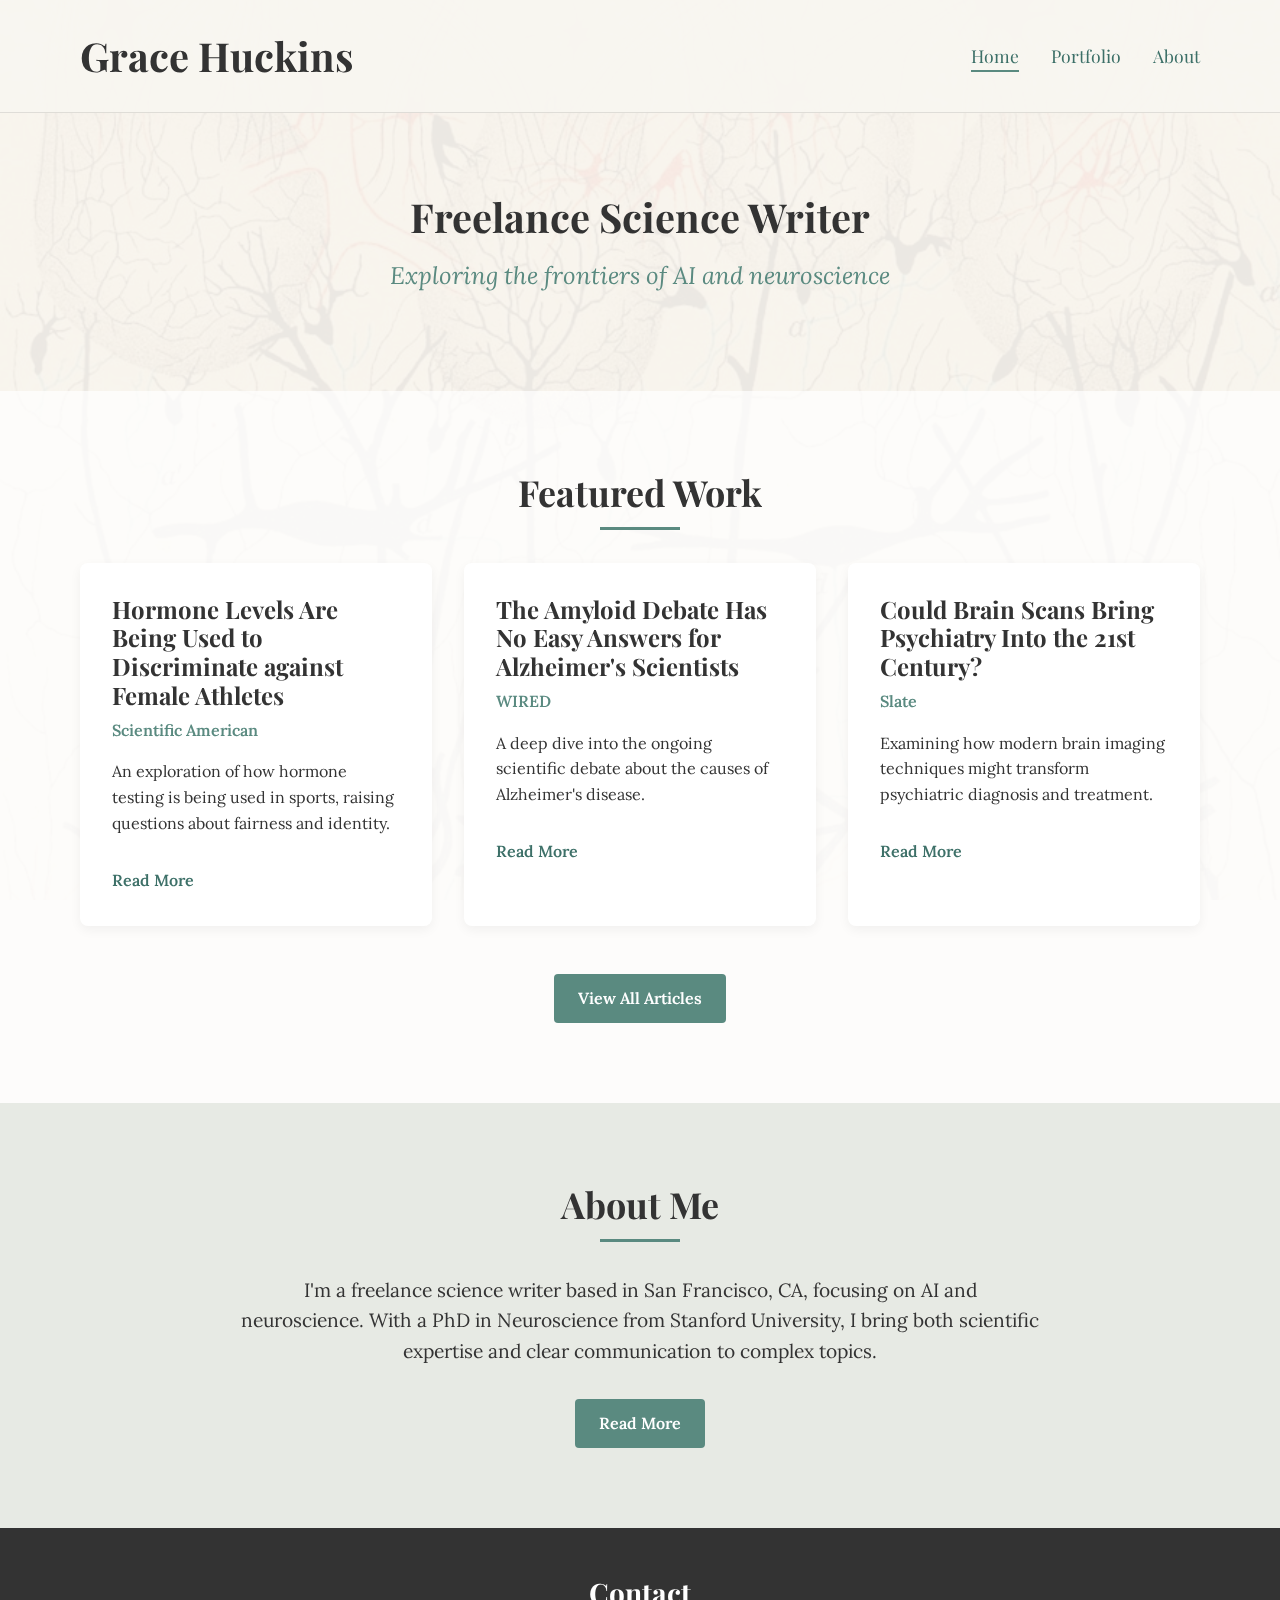
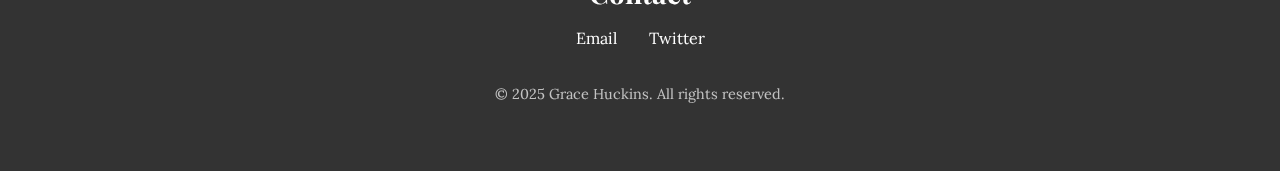
==== index.html @ 4da4e4a5 "Initial website commit" ====
<!DOCTYPE html>
<html lang="en">
<head>
    <meta charset="UTF-8">
    <meta name="viewport" content="width=device-width, initial-scale=1.0">
    <title>Grace Huckins | Science Writer</title>
    <link rel="stylesheet" href="css/styles.css">
    <link rel="preconnect" href="https://fonts.googleapis.com">
    <link rel="preconnect" href="https://fonts.gstatic.com" crossorigin>
    <link href="https://fonts.googleapis.com/css2?family=Playfair+Display:ital,wght@0,400;0,700;1,400&family=Lora:ital,wght@0,400;0,600;1,400&display=swap" rel="stylesheet">
</head>
<body>
    <div class="background-pattern"></div>
    <header>
        <div class="container">
            <h1 class="site-title">Grace Huckins</h1>
            <nav>
                <ul>
                    <li><a href="index.html" class="active">Home</a></li>
                    <li><a href="portfolio.html">Portfolio</a></li>
                    <li><a href="about.html">About</a></li>
                </ul>
            </nav>
        </div>
    </header>

    <main>
        <section class="hero">
            <div class="container">
                <h2 class="tagline">Freelance Science Writer</h2>
                <p class="subtitle">Exploring the frontiers of AI and neuroscience</p>
            </div>
        </section>

        <section class="featured-work">
            <div class="container">
                <h2 class="section-title">Featured Work</h2>
                <div class="articles-grid">
                    <article class="featured-article">
                        <h3 class="article-title">Hormone Levels Are Being Used to Discriminate against Female Athletes</h3>
                        <p class="publication">Scientific American</p>
                        <p class="excerpt">An exploration of how hormone testing is being used in sports, raising questions about fairness and identity.</p>
                        <a href="https://www.scientificamerican.com/article/hormone-levels-are-being-used-to-discriminate-against-female-athletes/" class="read-more" target="_blank">Read More</a>
                    </article>
                    
                    <article class="featured-article">
                        <h3 class="article-title">The Amyloid Debate Has No Easy Answers for Alzheimer's Scientists</h3>
                        <p class="publication">WIRED</p>
                        <p class="excerpt">A deep dive into the ongoing scientific debate about the causes of Alzheimer's disease.</p>
                        <a href="https://www.wired.com/story/the-amyloid-debate-has-no-easy-answers-for-alzheimers-scientists/" class="read-more" target="_blank">Read More</a>
                    </article>
                    
                    <article class="featured-article">
                        <h3 class="article-title">Could Brain Scans Bring Psychiatry Into the 21st Century?</h3>
                        <p class="publication">Slate</p>
                        <p class="excerpt">Examining how modern brain imaging techniques might transform psychiatric diagnosis and treatment.</p>
                        <a href="https://slate.com/technology/2022/09/brain-scans-psychiatry-21st-century.html" class="read-more" target="_blank">Read More</a>
                    </article>
                </div>
                
                <div class="view-all">
                    <a href="portfolio.html" class="btn">View All Articles</a>
                </div>
            </div>
        </section>

        <section class="bio-preview">
            <div class="container">
                <div class="bio-content">
                    <h2 class="section-title">About Me</h2>
                    <p>I'm a freelance science writer based in San Francisco, CA, focusing on AI and neuroscience. With a PhD in Neuroscience from Stanford University, I bring both scientific expertise and clear communication to complex topics.</p>
                    <a href="about.html" class="btn">Read More</a>
                </div>
            </div>
        </section>
    </main>

    <footer>
        <div class="container">
            <div class="contact">
                <h3>Contact</h3>
                <ul>
                    <li><a href="mailto:contact@gracehuckins.com">Email</a></li>
                    <li><a href="https://twitter.com/username" target="_blank">Twitter</a></li>
                </ul>
            </div>
            <p class="copyright">&copy; 2025 Grace Huckins. All rights reserved.</p>
        </div>
    </footer>
</body>
</html>
---- css/styles.css ----
/* Base Variables */
:root {
    --color-background: #f8f5f0;
    --color-text: #333333;
    --color-accent: #5a8a80;
    --color-accent-light: #a3c2bb;
    --color-link: #3d7068;
    --color-link-hover: #2a4f49;
    --font-heading: 'Playfair Display', Georgia, serif;
    --font-body: 'Lora', 'Times New Roman', serif;
    --spacing-unit: 1rem;
    --container-width: 1200px;
    --transition-speed: 0.3s;
}

/* Reset and Base Styles */
* {
    margin: 0;
    padding: 0;
    box-sizing: border-box;
}

html {
    font-size: 16px;
    scroll-behavior: smooth;
}

body {
    font-family: var(--font-body);
    line-height: 1.6;
    color: var(--color-text);
    background-color: var(--color-background);
    position: relative;
}

.background-pattern {
    position: fixed;
    top: 0;
    left: 0;
    width: 100%;
    height: 100%;
    background-image: url('../img/cajal_neurons.jpeg');
    background-size: cover;
    background-position: center;
    opacity: 0.05;
    z-index: -1;
}

.container {
    width: 90%;
    max-width: var(--container-width);
    margin: 0 auto;
    padding: 0 var(--spacing-unit);
}

/* Typography */
h1, h2, h3, h4, h5, h6 {
    font-family: var(--font-heading);
    font-weight: 700;
    line-height: 1.2;
    margin-bottom: var(--spacing-unit);
}

h1 {
    font-size: 3rem;
}

h2 {
    font-size: 2.25rem;
}

h3 {
    font-size: 1.75rem;
}

p {
    margin-bottom: var(--spacing-unit);
}

a {
    color: var(--color-link);
    text-decoration: none;
    transition: color var(--transition-speed) ease;
}

a:hover {
    color: var(--color-link-hover);
}

.btn {
    display: inline-block;
    padding: 0.75rem 1.5rem;
    background-color: var(--color-accent);
    color: white;
    border-radius: 4px;
    font-weight: 600;
    transition: background-color var(--transition-speed) ease;
}

.btn:hover {
    background-color: var(--color-link-hover);
    color: white;
}

/* Header */
header {
    padding: 2rem 0;
    position: sticky;
    top: 0;
    background-color: rgba(248, 245, 240, 0.95);
    z-index: 100;
    border-bottom: 1px solid rgba(0, 0, 0, 0.1);
}

header .container {
    display: flex;
    justify-content: space-between;
    align-items: center;
}

.site-title {
    font-size: 2.5rem;
    margin-bottom: 0;
}

nav ul {
    display: flex;
    list-style: none;
}

nav li {
    margin-left: 2rem;
}

nav a {
    font-family: var(--font-heading);
    font-size: 1.1rem;
    position: relative;
}

nav a::after {
    content: '';
    position: absolute;
    bottom: -5px;
    left: 0;
    width: 0;
    height: 2px;
    background-color: var(--color-accent);
    transition: width var(--transition-speed) ease;
}

nav a:hover::after,
nav a.active::after {
    width: 100%;
}

/* Hero Section */
.hero {
    padding: 5rem 0;
    text-align: center;
}

.tagline {
    font-size: 2.5rem;
    margin-bottom: 1rem;
}

.subtitle {
    font-size: 1.5rem;
    color: var(--color-accent);
    font-style: italic;
}

/* Featured Work Section */
.featured-work {
    padding: 5rem 0;
    background-color: rgba(255, 255, 255, 0.7);
}

.section-title {
    text-align: center;
    margin-bottom: 3rem;
    position: relative;
}

.section-title::after {
    content: '';
    position: absolute;
    bottom: -15px;
    left: 50%;
    transform: translateX(-50%);
    width: 80px;
    height: 3px;
    background-color: var(--color-accent);
}

.articles-grid {
    display: grid;
    grid-template-columns: repeat(auto-fill, minmax(300px, 1fr));
    gap: 2rem;
    margin-bottom: 3rem;
}

.featured-article {
    background-color: white;
    border-radius: 8px;
    overflow: hidden;
    box-shadow: 0 4px 12px rgba(0, 0, 0, 0.05);
    padding: 2rem;
    transition: transform var(--transition-speed) ease, box-shadow var(--transition-speed) ease;
}

.featured-article:hover {
    transform: translateY(-5px);
    box-shadow: 0 8px 24px rgba(0, 0, 0, 0.1);
}

.article-title {
    font-size: 1.5rem;
    margin-bottom: 0.5rem;
}

.publication {
    color: var(--color-accent);
    font-weight: 600;
    margin-bottom: 1rem;
}

.read-more {
    display: inline-block;
    margin-top: 1rem;
    font-weight: 600;
}

.view-all {
    text-align: center;
    margin-top: 2rem;
}

/* Bio Preview Section */
.bio-preview {
    padding: 5rem 0;
    background-color: rgba(90, 138, 128, 0.1);
}

.bio-content {
    max-width: 800px;
    margin: 0 auto;
    text-align: center;
}

.bio-content p {
    font-size: 1.2rem;
    margin-bottom: 2rem;
}

/* Footer */
footer {
    background-color: #333;
    color: white;
    padding: 3rem 0;
}

footer .container {
    display: flex;
    flex-direction: column;
    align-items: center;
}

.contact {
    margin-bottom: 2rem;
    text-align: center;
}

.contact h3 {
    margin-bottom: 1rem;
}

.contact ul {
    list-style: none;
    display: flex;
    justify-content: center;
}

.contact li {
    margin: 0 1rem;
}

.contact a {
    color: white;
}

.contact a:hover {
    color: var(--color-accent-light);
}

.copyright {
    font-size: 0.9rem;
    opacity: 0.7;
}

/* Portfolio Page Styles */
.portfolio-section {
    padding: 3rem 0;
}

.publication-group {
    margin-bottom: 4rem;
}

.publication-title {
    font-size: 2rem;
    margin-bottom: 1.5rem;
    color: var(--color-accent);
    border-bottom: 2px solid var(--color-accent-light);
    padding-bottom: 0.5rem;
}

.article-list {
    list-style: none;
}

.article-item {
    margin-bottom: 1.5rem;
}

.article-date {
    font-style: italic;
    color: #666;
    margin-right: 1rem;
}

/* About Page Styles */
.about-section {
    padding: 5rem 0;
}

.about-content {
    max-width: 800px;
    margin: 0 auto;
}

.about-image {
    float: right;
    margin: 0 0 2rem 2rem;
    border-radius: 8px;
    max-width: 300px;
    box-shadow: 0 4px 12px rgba(0, 0, 0, 0.1);
}

/* Responsive Styles */
@media (max-width: 768px) {
    html {
        font-size: 14px;
    }
    
    header .container {
        flex-direction: column;
    }
    
    .site-title {
        margin-bottom: 1rem;
    }
    
    nav ul {
        justify-content: center;
    }
    
    nav li {
        margin: 0 1rem;
    }
    
    .articles-grid {
        grid-template-columns: 1fr;
    }
    
    .about-image {
        float: none;
        display: block;
        margin: 0 auto 2rem;
        max-width: 100%;
    }
}

@media (max-width: 480px) {
    .hero {
        padding: 3rem 0;
    }
    
    .featured-work, 
    .bio-preview {
        padding: 3rem 0;
    }
    
    .contact ul {
        flex-direction: column;
    }
    
    .contact li {
        margin: 0.5rem 0;
    }
}
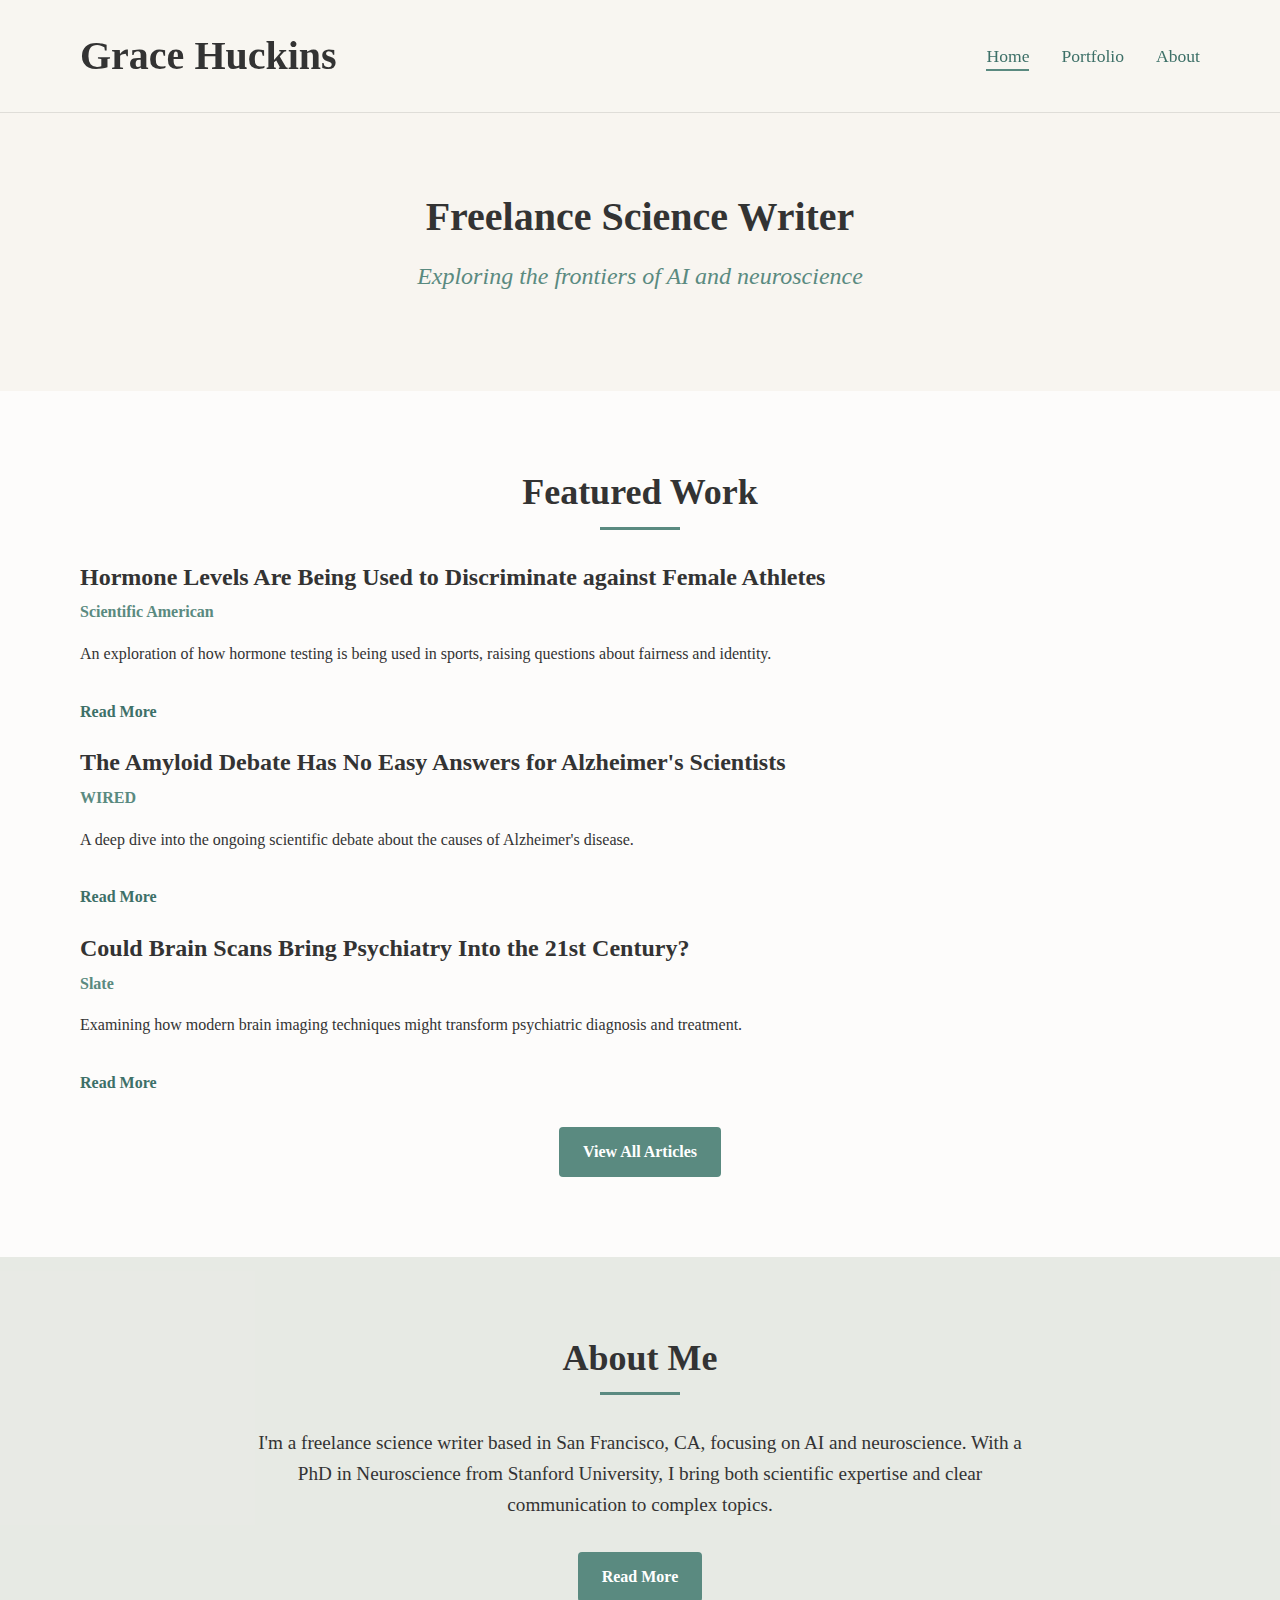
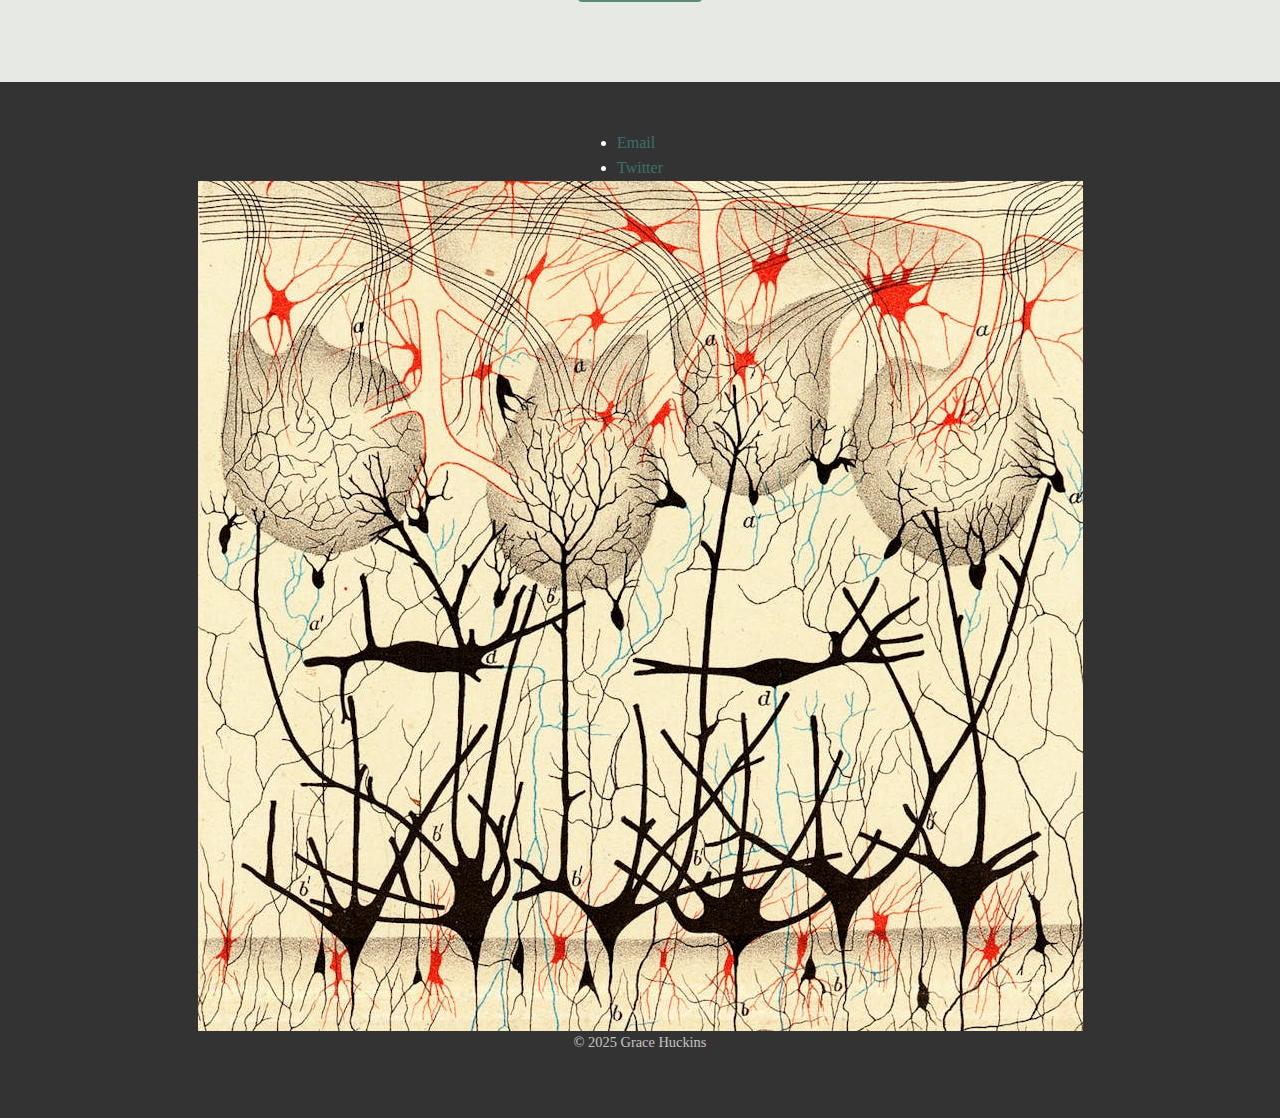
==== commit e494dea5: "website redesign" ====
--- a/index.html
+++ b/index.html
@@ -7,10 +7,9 @@
     <link rel="stylesheet" href="css/styles.css">
     <link rel="preconnect" href="https://fonts.googleapis.com">
     <link rel="preconnect" href="https://fonts.gstatic.com" crossorigin>
-    <link href="https://fonts.googleapis.com/css2?family=Playfair+Display:ital,wght@0,400;0,700;1,400&family=Lora:ital,wght@0,400;0,600;1,400&display=swap" rel="stylesheet">
+    <link href="https://fonts.googleapis.com/css2?family=EB+Garamond:ital,wght@0,400;0,500;0,600;1,400&display=swap" rel="stylesheet">
 </head>
 <body>
-    <div class="background-pattern"></div>
     <header>
         <div class="container">
             <h1 class="site-title">Grace Huckins</h1>
@@ -35,22 +34,22 @@
         <section class="featured-work">
             <div class="container">
                 <h2 class="section-title">Featured Work</h2>
-                <div class="articles-grid">
-                    <article class="featured-article">
+                <div class="articles-list">
+                    <article class="article-item">
                         <h3 class="article-title">Hormone Levels Are Being Used to Discriminate against Female Athletes</h3>
                         <p class="publication">Scientific American</p>
                         <p class="excerpt">An exploration of how hormone testing is being used in sports, raising questions about fairness and identity.</p>
                         <a href="https://www.scientificamerican.com/article/hormone-levels-are-being-used-to-discriminate-against-female-athletes/" class="read-more" target="_blank">Read More</a>
                     </article>
                     
-                    <article class="featured-article">
+                    <article class="article-item">
                         <h3 class="article-title">The Amyloid Debate Has No Easy Answers for Alzheimer's Scientists</h3>
                         <p class="publication">WIRED</p>
                         <p class="excerpt">A deep dive into the ongoing scientific debate about the causes of Alzheimer's disease.</p>
                         <a href="https://www.wired.com/story/the-amyloid-debate-has-no-easy-answers-for-alzheimers-scientists/" class="read-more" target="_blank">Read More</a>
                     </article>
                     
-                    <article class="featured-article">
+                    <article class="article-item">
                         <h3 class="article-title">Could Brain Scans Bring Psychiatry Into the 21st Century?</h3>
                         <p class="publication">Slate</p>
                         <p class="excerpt">Examining how modern brain imaging techniques might transform psychiatric diagnosis and treatment.</p>
@@ -77,14 +76,12 @@
 
     <footer>
         <div class="container">
-            <div class="contact">
-                <h3>Contact</h3>
-                <ul>
-                    <li><a href="mailto:contact@gracehuckins.com">Email</a></li>
-                    <li><a href="https://twitter.com/username" target="_blank">Twitter</a></li>
-                </ul>
-            </div>
-            <p class="copyright">&copy; 2025 Grace Huckins. All rights reserved.</p>
+            <ul class="contact-links">
+                <li><a href="mailto:contact@gracehuckins.com">Email</a></li>
+                <li><a href="https://twitter.com/username" target="_blank">Twitter</a></li>
+            </ul>
+            <img src="img/cajal_neurons_small.jpeg" alt="Ramon y Cajal neuron drawing" class="cajal-footer">
+            <p class="copyright">&copy; 2025 Grace Huckins</p>
         </div>
     </footer>
 </body>
